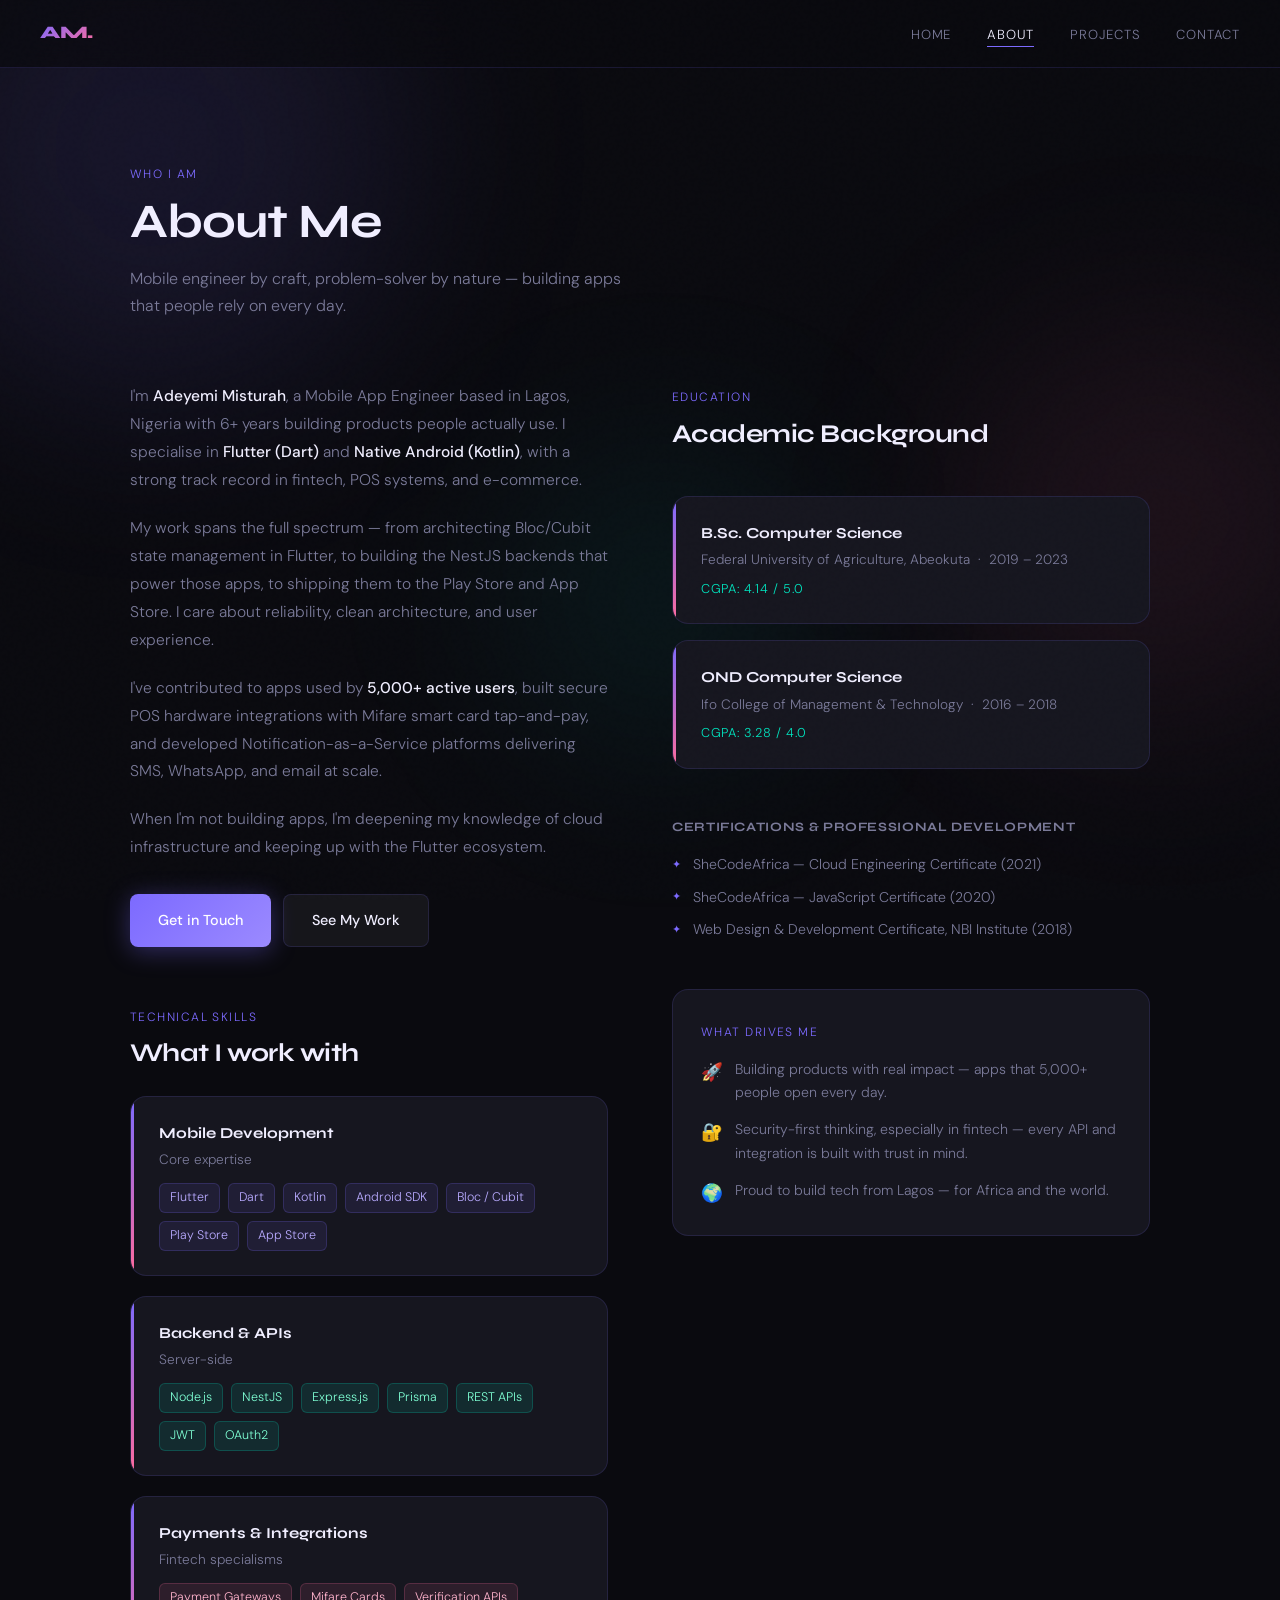
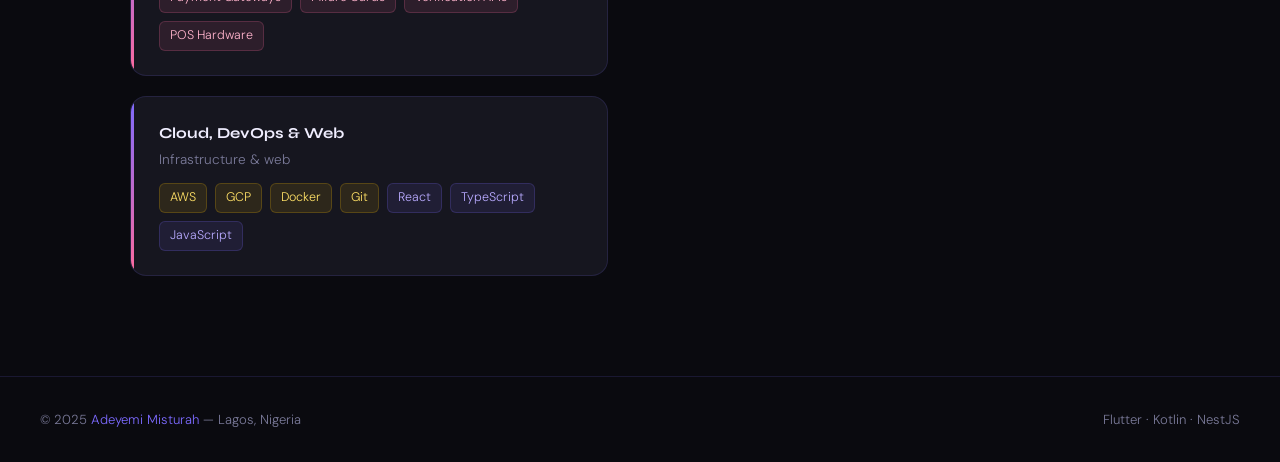
==== pages/about.html @ 65bfe64b "update portfolio" ====
<!DOCTYPE html>
<html lang="en">
<head>
  <meta charset="UTF-8">
  <meta name="viewport" content="width=device-width, initial-scale=1.0">
  <title>About — Adeyemi Misturah</title>
  <link rel="preconnect" href="https://fonts.googleapis.com">
  <link rel="preconnect" href="https://fonts.gstatic.com" crossorigin>
  <link href="https://fonts.googleapis.com/css2?family=Syne:wght@400;600;700;800&family=DM+Sans:wght@300;400;500&display=swap" rel="stylesheet">
  <link rel="stylesheet" href="../css/style.css">
  <link rel="stylesheet" href="../css/pages.css">
</head>
<body>

  <div class="blob blob-1"></div>
  <div class="blob blob-2"></div>
  <div class="blob blob-3"></div>

  <nav id="navbar">
    <a href="../index.html" class="nav-logo">AM.</a>
    <ul class="nav-links">
      <li><a href="../index.html">Home</a></li>
      <li><a href="about.html" class="active">About</a></li>
      <li><a href="projects.html">Projects</a></li>
      <li><a href="contact.html">Contact</a></li>
    </ul>
    <button class="nav-toggle" id="navToggle" aria-label="Toggle menu">
      <span></span><span></span><span></span>
    </button>
  </nav>

  <div class="wrapper">

    <!-- PAGE HERO -->
    <section class="page-hero">
      <div class="container">
        <div class="page-hero-inner">
          <p class="section-label">Who I am</p>
          <h1 class="section-title">About Me</h1>
          <p class="section-desc">Mobile engineer by craft, problem-solver by nature — building apps that people rely on every day.</p>
        </div>
      </div>
    </section>

    <!-- ABOUT BODY -->
    <section style="padding-top: 0;">
      <div class="container">
        <div class="about-grid">

          <!-- Left: bio + skills -->
          <div>
            <div class="about-body">
              <p>I'm <strong>Adeyemi Misturah</strong>, a Mobile App Engineer based in Lagos, Nigeria with 6+ years building products people actually use. I specialise in <strong>Flutter (Dart)</strong> and <strong>Native Android (Kotlin)</strong>, with a strong track record in fintech, POS systems, and e-commerce.</p>
              <p>My work spans the full spectrum — from architecting Bloc/Cubit state management in Flutter, to building the NestJS backends that power those apps, to shipping them to the Play Store and App Store. I care about reliability, clean architecture, and user experience.</p>
              <p>I've contributed to apps used by <strong>5,000+ active users</strong>, built secure POS hardware integrations with Mifare smart card tap-and-pay, and developed Notification-as-a-Service platforms delivering SMS, WhatsApp, and email at scale.</p>
              <p>When I'm not building apps, I'm deepening my knowledge of cloud infrastructure and keeping up with the Flutter ecosystem.</p>
            </div>
            <div class="about-links">
              <a href="contact.html" class="btn btn-primary">Get in Touch</a>
              <a href="projects.html" class="btn btn-ghost">See My Work</a>
            </div>

            <!-- Skills -->
            <div style="margin-top: 56px;">
              <p class="section-label">Technical Skills</p>
              <h2 class="section-title" style="font-size: 1.6rem; margin-bottom: 28px;">What I work with</h2>

              <div style="display: flex; flex-direction: column; gap: 20px;">
                <div class="edu-card">
                  <h4>Mobile Development</h4>
                  <div class="school" style="margin-bottom: 12px;">Core expertise</div>
                  <div style="display: flex; flex-wrap: wrap; gap: 8px;">
                    <span class="tag">Flutter</span>
                    <span class="tag">Dart</span>
                    <span class="tag">Kotlin</span>
                    <span class="tag">Android SDK</span>
                    <span class="tag">Bloc / Cubit</span>
                    <span class="tag">Play Store</span>
                    <span class="tag">App Store</span>
                  </div>
                </div>
                <div class="edu-card">
                  <h4>Backend & APIs</h4>
                  <div class="school" style="margin-bottom: 12px;">Server-side</div>
                  <div style="display: flex; flex-wrap: wrap; gap: 8px;">
                    <span class="tag green">Node.js</span>
                    <span class="tag green">NestJS</span>
                    <span class="tag green">Express.js</span>
                    <span class="tag green">Prisma</span>
                    <span class="tag green">REST APIs</span>
                    <span class="tag green">JWT</span>
                    <span class="tag green">OAuth2</span>
                  </div>
                </div>
                <div class="edu-card">
                  <h4>Payments & Integrations</h4>
                  <div class="school" style="margin-bottom: 12px;">Fintech specialisms</div>
                  <div style="display: flex; flex-wrap: wrap; gap: 8px;">
                    <span class="tag pink">Payment Gateways</span>
                    <span class="tag pink">Mifare Cards</span>
                    <span class="tag pink">Verification APIs</span>
                    <span class="tag pink">POS Hardware</span>
                  </div>
                </div>
                <div class="edu-card">
                  <h4>Cloud, DevOps & Web</h4>
                  <div class="school" style="margin-bottom: 12px;">Infrastructure & web</div>
                  <div style="display: flex; flex-wrap: wrap; gap: 8px;">
                    <span class="tag gold">AWS</span>
                    <span class="tag gold">GCP</span>
                    <span class="tag gold">Docker</span>
                    <span class="tag gold">Git</span>
                    <span class="tag">React</span>
                    <span class="tag">TypeScript</span>
                    <span class="tag">JavaScript</span>
                  </div>
                </div>
              </div>
            </div>
          </div>

          <!-- Right: education + certs -->
          <div>
            <p class="section-label">Education</p>
            <h2 class="section-title" style="font-size: 1.6rem; margin-bottom: 28px;">Academic Background</h2>

            <div class="edu-cards">
              <div class="edu-card">
                <h4>B.Sc. Computer Science</h4>
                <div class="school">Federal University of Agriculture, Abeokuta &nbsp;·&nbsp; 2019 – 2023</div>
                <div class="cgpa">CGPA: 4.14 / 5.0</div>
              </div>
              <div class="edu-card">
                <h4>OND Computer Science</h4>
                <div class="school">Ifo College of Management & Technology &nbsp;·&nbsp; 2016 – 2018</div>
                <div class="cgpa">CGPA: 3.28 / 4.0</div>
              </div>
            </div>

            <div class="certs">
              <h3>Certifications & Professional Development</h3>
              <div class="cert-list">
                <div class="cert-item">SheCodeAfrica — Cloud Engineering Certificate (2021)</div>
                <div class="cert-item">SheCodeAfrica — JavaScript Certificate (2020)</div>
                <div class="cert-item">Web Design & Development Certificate, NBI Institute (2018)</div>
              </div>
            </div>

            <!-- Fun facts / values -->
            <div style="margin-top: 48px; background: var(--surface2); border: 1px solid var(--border); border-radius: 16px; padding: 28px;">
              <p class="section-label" style="margin-bottom: 16px;">What drives me</p>
              <div style="display: flex; flex-direction: column; gap: 14px;">
                <div style="display: flex; gap: 12px; align-items: flex-start;">
                  <span style="font-size: 1.1rem; flex-shrink: 0;">🚀</span>
                  <p style="font-size: 0.88rem; color: var(--muted); line-height: 1.65;">Building products with real impact — apps that 5,000+ people open every day.</p>
                </div>
                <div style="display: flex; gap: 12px; align-items: flex-start;">
                  <span style="font-size: 1.1rem; flex-shrink: 0;">🔐</span>
                  <p style="font-size: 0.88rem; color: var(--muted); line-height: 1.65;">Security-first thinking, especially in fintech — every API and integration is built with trust in mind.</p>
                </div>
                <div style="display: flex; gap: 12px; align-items: flex-start;">
                  <span style="font-size: 1.1rem; flex-shrink: 0;">🌍</span>
                  <p style="font-size: 0.88rem; color: var(--muted); line-height: 1.65;">Proud to build tech from Lagos — for Africa and the world.</p>
                </div>
              </div>
            </div>

          </div>
        </div>
      </div>
    </section>

    <footer>
      <div>© 2025 <span>Adeyemi Misturah</span> — Lagos, Nigeria</div>
      <div>Flutter · Kotlin · NestJS</div>
    </footer>

  </div>

  <script>
    const toggle = document.getElementById('navToggle');
    const nav    = document.getElementById('navbar');
    toggle.addEventListener('click', () => nav.classList.toggle('open'));
  </script>

</body>
</html>
---- css/style.css ----
/* ─────────────────────────────────────────────
   TOKENS
───────────────────────────────────────────── */
:root {
  --bg:       #0a0a0f;
  --surface:  #111118;
  --surface2: #16161f;
  --accent:   #7c6aff;
  --accent2:  #ff6b9d;
  --accent3:  #00e5c0;
  --text:     #f0eeff;
  --muted:    #7a7a99;
  --border:   rgba(124,106,255,0.15);

  --font-display: 'Syne', sans-serif;
  --font-body:    'DM Sans', sans-serif;

  --radius-sm: 8px;
  --radius-md: 16px;
  --radius-lg: 24px;
}

/* ─────────────────────────────────────────────
   RESET & BASE
───────────────────────────────────────────── */
*, *::before, *::after { box-sizing: border-box; margin: 0; padding: 0; }
html { scroll-behavior: smooth; }

body {
  background: var(--bg);
  color: var(--text);
  font-family: var(--font-body);
  font-weight: 300;
  line-height: 1.6;
  overflow-x: hidden;
  min-height: 100vh;
}

/* noise overlay */
body::before {
  content: '';
  position: fixed;
  inset: 0;
  background-image: url("data:image/svg+xml,%3Csvg viewBox='0 0 256 256' xmlns='http://www.w3.org/2000/svg'%3E%3Cfilter id='n'%3E%3CfeTurbulence type='fractalNoise' baseFrequency='0.9' numOctaves='4' stitchTiles='stitch'/%3E%3C/filter%3E%3Crect width='100%25' height='100%25' filter='url(%23n)' opacity='0.035'/%3E%3C/svg%3E");
  pointer-events: none;
  z-index: 9999;
  opacity: 0.4;
}

img { display: block; max-width: 100%; }
a  { color: inherit; text-decoration: none; }
ul { list-style: none; }

/* ─────────────────────────────────────────────
   AMBIENT BLOBS
───────────────────────────────────────────── */
.blob {
  position: fixed;
  border-radius: 50%;
  filter: blur(100px);
  pointer-events: none;
  z-index: 0;
  animation: drift 18s ease-in-out infinite alternate;
}
.blob-1 { width:500px; height:500px; background:rgba(124,106,255,0.11); top:-100px; left:-100px; }
.blob-2 { width:400px; height:400px; background:rgba(255,107,157,0.08); bottom:20%; right:-80px; animation-delay:-6s; }
.blob-3 { width:300px; height:300px; background:rgba(0,229,192,0.07);   top:50%;   left:40%;    animation-delay:-12s; }

@keyframes drift {
  from { transform: translate(0,0)        scale(1);    }
  to   { transform: translate(30px,40px)  scale(1.08); }
}

/* ─────────────────────────────────────────────
   LAYOUT
───────────────────────────────────────────── */
.wrapper   { position: relative; z-index: 1; }
.container { max-width: 1100px; margin: 0 auto; padding: 0 40px; }
section    { padding: 100px 0; }

/* ─────────────────────────────────────────────
   NAVBAR
───────────────────────────────────────────── */
nav {
  position: fixed;
  top: 0; left: 0; right: 0;
  z-index: 200;
  padding: 0 40px;
  height: 68px;
  display: flex;
  align-items: center;
  justify-content: space-between;
  background: rgba(10,10,15,0.75);
  backdrop-filter: blur(20px);
  border-bottom: 1px solid var(--border);
}

.nav-logo {
  font-family: var(--font-display);
  font-weight: 800;
  font-size: 1.1rem;
  background: linear-gradient(135deg, var(--accent), var(--accent2));
  -webkit-background-clip: text;
  -webkit-text-fill-color: transparent;
  letter-spacing: -0.02em;
}

.nav-links {
  display: flex;
  align-items: center;
  gap: 36px;
}

.nav-links a {
  font-size: 0.82rem;
  letter-spacing: 0.06em;
  text-transform: uppercase;
  color: var(--muted);
  transition: color 0.25s;
  position: relative;
  padding-bottom: 2px;
}

.nav-links a::after {
  content: '';
  position: absolute;
  bottom: -2px; left: 0;
  width: 0; height: 1px;
  background: var(--accent);
  transition: width 0.3s;
}

.nav-links a:hover,
.nav-links a.active { color: var(--text); }
.nav-links a:hover::after,
.nav-links a.active::after { width: 100%; }

/* hamburger */
.nav-toggle {
  display: none;
  flex-direction: column;
  gap: 5px;
  cursor: pointer;
  padding: 4px;
  background: none;
  border: none;
}
.nav-toggle span {
  display: block;
  width: 22px; height: 2px;
  background: var(--text);
  border-radius: 2px;
  transition: transform 0.3s, opacity 0.3s;
}

/* mobile nav open state */
nav.open .nav-links {
  display: flex;
  flex-direction: column;
  position: fixed;
  top: 68px; left: 0; right: 0;
  background: rgba(10,10,15,0.97);
  padding: 32px 40px;
  gap: 24px;
  border-bottom: 1px solid var(--border);
}

nav.open .nav-toggle span:nth-child(1) { transform: translateY(7px) rotate(45deg); }
nav.open .nav-toggle span:nth-child(2) { opacity: 0; }
nav.open .nav-toggle span:nth-child(3) { transform: translateY(-7px) rotate(-45deg); }

/* ─────────────────────────────────────────────
   TYPOGRAPHY HELPERS
───────────────────────────────────────────── */
.section-label {
  display: inline-block;
  font-size: 0.75rem;
  letter-spacing: 0.12em;
  text-transform: uppercase;
  color: var(--accent);
  margin-bottom: 12px;
}

.section-title {
  font-family: var(--font-display);
  font-weight: 700;
  font-size: clamp(2rem, 4vw, 3rem);
  letter-spacing: -0.02em;
  line-height: 1.1;
  margin-bottom: 16px;
}

.section-desc {
  color: var(--muted);
  max-width: 520px;
  font-size: 1rem;
  line-height: 1.7;
}

/* ─────────────────────────────────────────────
   BUTTONS
───────────────────────────────────────────── */
.btn {
  display: inline-flex;
  align-items: center;
  gap: 8px;
  padding: 14px 28px;
  border-radius: var(--radius-sm);
  font-size: 0.9rem;
  font-weight: 500;
  cursor: pointer;
  border: none;
  transition: transform 0.2s, box-shadow 0.2s, background 0.2s;
  font-family: var(--font-body);
}
.btn:hover { transform: translateY(-2px); }

.btn-primary {
  background: linear-gradient(135deg, var(--accent), #9b8aff);
  color: #fff;
  box-shadow: 0 4px 24px rgba(124,106,255,0.35);
}
.btn-primary:hover { box-shadow: 0 8px 32px rgba(124,106,255,0.5); }

.btn-ghost {
  background: rgba(255,255,255,0.05);
  color: var(--text);
  border: 1px solid var(--border);
}
.btn-ghost:hover { background: rgba(255,255,255,0.09); }

/* ─────────────────────────────────────────────
   TAGS & PILLS
───────────────────────────────────────────── */
.tag {
  font-size: 0.78rem;
  padding: 4px 10px;
  border-radius: 6px;
  background: rgba(124,106,255,0.1);
  color: #b8aaff;
  border: 1px solid rgba(124,106,255,0.2);
}
.tag.green { background:rgba(0,229,192,0.1);  color:#7fffd4;  border-color:rgba(0,229,192,0.2); }
.tag.pink  { background:rgba(255,107,157,0.1); color:#ffb3cc;  border-color:rgba(255,107,157,0.2); }
.tag.gold  { background:rgba(255,195,0,0.1);   color:#ffe066;  border-color:rgba(255,195,0,0.2); }

.pill { font-size:0.75rem; padding:4px 10px; border-radius:100px; font-weight:500; }
.pill-a { background:rgba(124,106,255,0.15); color:#b8aaff; }
.pill-b { background:rgba(0,229,192,0.12);   color:#7fffd4; }
.pill-c { background:rgba(255,107,157,0.12); color:#ffb3cc; }

/* ─────────────────────────────────────────────
   CARDS (shared base)
───────────────────────────────────────────── */
.card {
  background: var(--surface2);
  border: 1px solid var(--border);
  border-radius: var(--radius-md);
  transition: border-color 0.3s, transform 0.3s;
}
.card:hover {
  border-color: rgba(124,106,255,0.4);
  transform: translateY(-4px);
}

/* ─────────────────────────────────────────────
   FOOTER
───────────────────────────────────────────── */
footer {
  border-top: 1px solid var(--border);
  padding: 32px 40px;
  display: flex;
  justify-content: space-between;
  align-items: center;
  color: var(--muted);
  font-size: 0.82rem;
  flex-wrap: wrap;
  gap: 12px;
  position: relative;
  z-index: 1;
}
footer span { color: var(--accent); }

/* ─────────────────────────────────────────────
   PAGE HERO (shared across inner pages)
───────────────────────────────────────────── */
.page-hero {
  padding-top: 160px;
  padding-bottom: 64px;
}
.page-hero-inner { max-width: 640px; }

/* ─────────────────────────────────────────────
   RESPONSIVE
───────────────────────────────────────────── */
@media (max-width: 768px) {
  nav { padding: 0 24px; }
  .nav-links { display: none; }
  .nav-toggle { display: flex; }
  .container { padding: 0 24px; }
  section { padding: 72px 0; }
  footer { padding: 24px; }
}
---- css/pages.css ----
/* ─────────────────────────────────────────────
   INDEX / HOME PAGE
───────────────────────────────────────────── */

/* Hero */
#hero {
  min-height: 100vh;
  display: flex;
  align-items: center;
  padding-top: 68px;
}

.hero-inner {
  display: grid;
  grid-template-columns: 1fr auto;
  gap: 60px;
  align-items: center;
  width: 100%;
}

.hero-tag {
  display: inline-flex;
  align-items: center;
  gap: 8px;
  background: rgba(124,106,255,0.12);
  border: 1px solid rgba(124,106,255,0.3);
  padding: 6px 14px;
  border-radius: 100px;
  font-size: 0.8rem;
  color: var(--accent);
  letter-spacing: 0.08em;
  text-transform: uppercase;
  margin-bottom: 28px;
  animation: fadeUp 0.8s ease both;
}

.hero-tag::before {
  content: '';
  width: 6px; height: 6px;
  background: var(--accent3);
  border-radius: 50%;
  animation: pulseGreen 2s ease infinite;
}

@keyframes pulseGreen {
  0%, 100% { opacity: 1; transform: scale(1); }
  50%       { opacity: 0.4; transform: scale(1.6); }
}

.hero h1 {
  font-family: 'Syne', sans-serif;
  font-weight: 800;
  font-size: clamp(3rem, 6vw, 5.5rem);
  line-height: 1.0;
  letter-spacing: -0.03em;
  animation: fadeUp 0.8s 0.15s ease both;
}

.name-gradient {
  background: linear-gradient(135deg, #fff 30%, var(--accent) 70%, var(--accent2));
  -webkit-background-clip: text;
  -webkit-text-fill-color: transparent;
  display: block;
}

.hero-sub {
  font-size: 1.1rem;
  color: var(--muted);
  margin-top: 20px;
  max-width: 520px;
  line-height: 1.7;
  animation: fadeUp 0.8s 0.3s ease both;
}
.hero-sub strong { color: var(--text); font-weight: 500; }

.hero-location {
  display: inline-flex;
  align-items: center;
  gap: 6px;
  font-size: 0.82rem;
  color: var(--muted);
  margin-top: 16px;
  animation: fadeUp 0.8s 0.45s ease both;
}

.hero-actions {
  display: flex;
  gap: 16px;
  margin-top: 36px;
  flex-wrap: wrap;
  animation: fadeUp 0.8s 0.55s ease both;
}

/* Stat cards */
.hero-stats {
  display: flex;
  flex-direction: column;
  gap: 16px;
  animation: fadeUp 0.8s 0.65s ease both;
}

.stat-card {
  background: var(--surface);
  border: 1px solid var(--border);
  border-radius: 16px;
  padding: 20px 24px;
  text-align: center;
  min-width: 140px;
  position: relative;
  overflow: hidden;
}
.stat-card::before {
  content: '';
  position: absolute;
  top: 0; left: 0; right: 0;
  height: 2px;
  background: linear-gradient(90deg, var(--accent), var(--accent2));
}
.stat-num {
  font-family: 'Syne', sans-serif;
  font-weight: 800;
  font-size: 2rem;
  background: linear-gradient(135deg, var(--accent), var(--accent2));
  -webkit-background-clip: text;
  -webkit-text-fill-color: transparent;
}
.stat-label {
  font-size: 0.75rem;
  color: var(--muted);
  letter-spacing: 0.06em;
  text-transform: uppercase;
  margin-top: 4px;
}

/* Highlights strip */
#highlights {
  padding: 80px 0;
  background: var(--surface);
  border-top: 1px solid var(--border);
  border-bottom: 1px solid var(--border);
}

.highlights-grid {
  display: grid;
  grid-template-columns: repeat(3, 1fr);
  gap: 24px;
}

.highlight-card {
  padding: 32px;
  border-radius: 16px;
  background: var(--surface2);
  border: 1px solid var(--border);
  transition: border-color 0.3s, transform 0.3s;
}
.highlight-card:hover { border-color: rgba(124,106,255,0.4); transform: translateY(-4px); }

.highlight-card .icon {
  font-size: 1.6rem;
  margin-bottom: 16px;
}
.highlight-card h3 {
  font-family: 'Syne', sans-serif;
  font-weight: 700;
  font-size: 1rem;
  margin-bottom: 8px;
}
.highlight-card p {
  font-size: 0.88rem;
  color: var(--muted);
  line-height: 1.65;
}

/* CTA band */
#cta {
  padding: 100px 0;
}
.cta-inner {
  background: var(--surface);
  border: 1px solid var(--border);
  border-radius: 24px;
  padding: 64px;
  text-align: center;
  position: relative;
  overflow: hidden;
}
.cta-inner::before {
  content: '';
  position: absolute;
  top: 0; left: 0; right: 0;
  height: 3px;
  background: linear-gradient(90deg, var(--accent), var(--accent2), var(--accent3));
}
.cta-inner p {
  color: var(--muted);
  max-width: 460px;
  margin: 16px auto 36px;
  font-size: 1rem;
  line-height: 1.7;
}
.cta-actions { display: flex; justify-content: center; gap: 16px; flex-wrap: wrap; }

@keyframes fadeUp {
  from { opacity: 0; transform: translateY(24px); }
  to   { opacity: 1; transform: translateY(0); }
}

/* ── responsive ── */
@media (max-width: 900px) {
  .highlights-grid { grid-template-columns: 1fr 1fr; }
}
@media (max-width: 768px) {
  .hero-inner { grid-template-columns: 1fr; }
  .hero-stats  { flex-direction: row; flex-wrap: wrap; }
  .stat-card   { min-width: 120px; flex: 1; }
  .highlights-grid { grid-template-columns: 1fr; }
  .cta-inner   { padding: 40px 24px; }
}


/* ─────────────────────────────────────────────
   ABOUT PAGE
───────────────────────────────────────────── */

.about-grid {
  display: grid;
  grid-template-columns: 1fr 1fr;
  gap: 64px;
  align-items: start;
  margin-top: 0;
}

.about-body p {
  color: var(--muted);
  line-height: 1.8;
  margin-bottom: 20px;
  font-size: 0.97rem;
}
.about-body p strong { color: var(--text); font-weight: 500; }

.about-links {
  display: flex;
  gap: 12px;
  flex-wrap: wrap;
  margin-top: 32px;
}

/* Education */
.edu-cards { display: flex; flex-direction: column; gap: 16px; margin-top: 48px; }

.edu-card {
  background: var(--surface2);
  border: 1px solid var(--border);
  border-radius: 16px;
  padding: 24px 28px;
  position: relative;
  overflow: hidden;
  transition: border-color 0.3s;
}
.edu-card::before {
  content: '';
  position: absolute;
  left: 0; top: 0; bottom: 0;
  width: 3px;
  background: linear-gradient(to bottom, var(--accent), var(--accent2));
}
.edu-card:hover { border-color: rgba(124,106,255,0.4); }
.edu-card h4 {
  font-family: 'Syne', sans-serif;
  font-weight: 700;
  font-size: 0.95rem;
  margin-bottom: 4px;
}
.edu-card .school { color: var(--muted); font-size: 0.85rem; margin-bottom: 8px; }
.edu-card .cgpa {
  font-size: 0.8rem;
  color: var(--accent3);
  letter-spacing: 0.05em;
}

/* Certs */
.certs { margin-top: 48px; }
.certs h3 {
  font-family: 'Syne', sans-serif;
  font-weight: 700;
  font-size: 1rem;
  margin-bottom: 16px;
  color: var(--muted);
  letter-spacing: 0.05em;
  text-transform: uppercase;
  font-size: 0.8rem;
}
.cert-list { display: flex; flex-direction: column; gap: 10px; }
.cert-item {
  display: flex;
  align-items: center;
  gap: 12px;
  font-size: 0.88rem;
  color: var(--muted);
}
.cert-item::before {
  content: '✦';
  color: var(--accent);
  font-size: 0.7rem;
  flex-shrink: 0;
}

@media (max-width: 860px) {
  .about-grid { grid-template-columns: 1fr; gap: 48px; }
}


/* ─────────────────────────────────────────────
   PROJECTS PAGE
───────────────────────────────────────────── */

.projects-grid {
  display: grid;
  grid-template-columns: repeat(auto-fit, minmax(300px, 1fr));
  gap: 24px;
  margin-top: 56px;
}

.project-card {
  background: var(--surface2);
  border: 1px solid var(--border);
  border-radius: 20px;
  padding: 32px;
  position: relative;
  overflow: hidden;
  transition: transform 0.3s, border-color 0.3s;
}
.project-card:hover {
  transform: translateY(-6px);
  border-color: rgba(124,106,255,0.4);
}

.card-glow {
  position: absolute;
  top: -60px; right: -60px;
  width: 180px; height: 180px;
  border-radius: 50%;
  filter: blur(60px);
  opacity: 0.2;
  pointer-events: none;
}

.project-num {
  font-family: 'Syne', sans-serif;
  font-weight: 800;
  font-size: 0.78rem;
  letter-spacing: 0.1em;
  color: var(--muted);
  margin-bottom: 16px;
}
.project-card h3 {
  font-family: 'Syne', sans-serif;
  font-weight: 700;
  font-size: 1.25rem;
  margin-bottom: 10px;
  letter-spacing: -0.01em;
}
.project-desc {
  font-size: 0.9rem;
  color: var(--muted);
  line-height: 1.65;
  margin-bottom: 20px;
}
.project-pills { display: flex; flex-wrap: wrap; gap: 8px; }

/* Store badges */
.store-badges {
  display: flex;
  gap: 10px;
  margin-top: 20px;
}
.store-badge {
  display: inline-flex;
  align-items: center;
  gap: 6px;
  padding: 6px 12px;
  border-radius: 8px;
  background: rgba(255,255,255,0.04);
  border: 1px solid rgba(255,255,255,0.08);
  font-size: 0.75rem;
  color: var(--muted);
  transition: border-color 0.2s, color 0.2s;
}
.store-badge:hover { border-color: var(--accent); color: var(--text); }


/* ─────────────────────────────────────────────
   EXPERIENCE PAGE (on projects.html)
───────────────────────────────────────────── */

.timeline {
  margin-top: 60px;
  position: relative;
}
.timeline::before {
  content: '';
  position: absolute;
  left: 0; top: 0; bottom: 0;
  width: 1px;
  background: linear-gradient(to bottom, var(--accent), transparent);
}

.timeline-item {
  padding-left: 40px;
  padding-bottom: 56px;
  position: relative;
}
.timeline-item::before {
  content: '';
  position: absolute;
  left: -5px; top: 6px;
  width: 11px; height: 11px;
  border-radius: 50%;
  background: var(--accent);
  box-shadow: 0 0 0 3px var(--bg), 0 0 0 5px rgba(124,106,255,0.3);
}

.timeline-meta {
  display: flex;
  align-items: center;
  gap: 14px;
  margin-bottom: 6px;
  flex-wrap: wrap;
}
.timeline-date {
  font-size: 0.78rem;
  color: var(--accent3);
  letter-spacing: 0.06em;
  text-transform: uppercase;
}
.timeline-company {
  font-family: 'Syne', sans-serif;
  font-weight: 700;
  font-size: 1.1rem;
}
.timeline-role {
  color: var(--muted);
  font-size: 0.88rem;
  margin-bottom: 14px;
}
.timeline-item ul { display: flex; flex-direction: column; gap: 8px; }
.timeline-item li {
  font-size: 0.9rem;
  color: #c8c8e8;
  padding-left: 18px;
  position: relative;
  line-height: 1.6;
}
.timeline-item li::before {
  content: '→';
  position: absolute;
  left: 0;
  color: var(--accent);
  font-size: 0.78rem;
  top: 2px;
}


/* ─────────────────────────────────────────────
   CONTACT PAGE
───────────────────────────────────────────── */

.contact-layout {
  display: grid;
  grid-template-columns: 1fr 1fr;
  gap: 64px;
  align-items: start;
  margin-top: 0;
}

.contact-intro p {
  color: var(--muted);
  line-height: 1.8;
  font-size: 0.97rem;
  margin-bottom: 16px;
}

.contact-items { display: flex; flex-direction: column; gap: 14px; margin-top: 36px; }

.contact-item {
  display: flex;
  align-items: center;
  gap: 16px;
  padding: 18px 20px;
  border-radius: 12px;
  background: var(--surface2);
  border: 1px solid var(--border);
  transition: border-color 0.3s, transform 0.25s;
}
.contact-item:hover { border-color: rgba(124,106,255,0.4); transform: translateX(4px); }

.contact-item-icon {
  width: 40px; height: 40px;
  border-radius: 10px;
  background: rgba(124,106,255,0.12);
  display: flex;
  align-items: center;
  justify-content: center;
  flex-shrink: 0;
}

.contact-item-body { display: flex; flex-direction: column; }
.contact-item-label { font-size: 0.72rem; color: var(--muted); letter-spacing: 0.06em; text-transform: uppercase; }
.contact-item-value { font-size: 0.9rem; color: var(--text); margin-top: 2px; }

/* availability card */
.availability-card {
  background: var(--surface2);
  border: 1px solid var(--border);
  border-radius: 20px;
  padding: 36px;
  position: relative;
  overflow: hidden;
}
.availability-card::before {
  content: '';
  position: absolute;
  top: 0; left: 0; right: 0;
  height: 3px;
  background: linear-gradient(90deg, var(--accent), var(--accent2), var(--accent3));
}

.avail-badge {
  display: inline-flex;
  align-items: center;
  gap: 8px;
  background: rgba(0,229,192,0.1);
  border: 1px solid rgba(0,229,192,0.25);
  padding: 6px 14px;
  border-radius: 100px;
  font-size: 0.8rem;
  color: var(--accent3);
  margin-bottom: 24px;
}
.avail-badge::before {
  content: '';
  width: 6px; height: 6px;
  background: var(--accent3);
  border-radius: 50%;
  animation: pulseGreen 2s infinite;
}

@keyframes pulseGreen {
  0%,100% { opacity:1; transform:scale(1); }
  50%      { opacity:0.4; transform:scale(1.6); }
}

.availability-card h3 {
  font-family: 'Syne', sans-serif;
  font-weight: 700;
  font-size: 1.2rem;
  margin-bottom: 12px;
}
.availability-card p {
  color: var(--muted);
  font-size: 0.9rem;
  line-height: 1.7;
  margin-bottom: 28px;
}

.interest-list { display: flex; flex-wrap: wrap; gap: 8px; }

@media (max-width: 860px) {
  .contact-layout { grid-template-columns: 1fr; gap: 48px; }
}
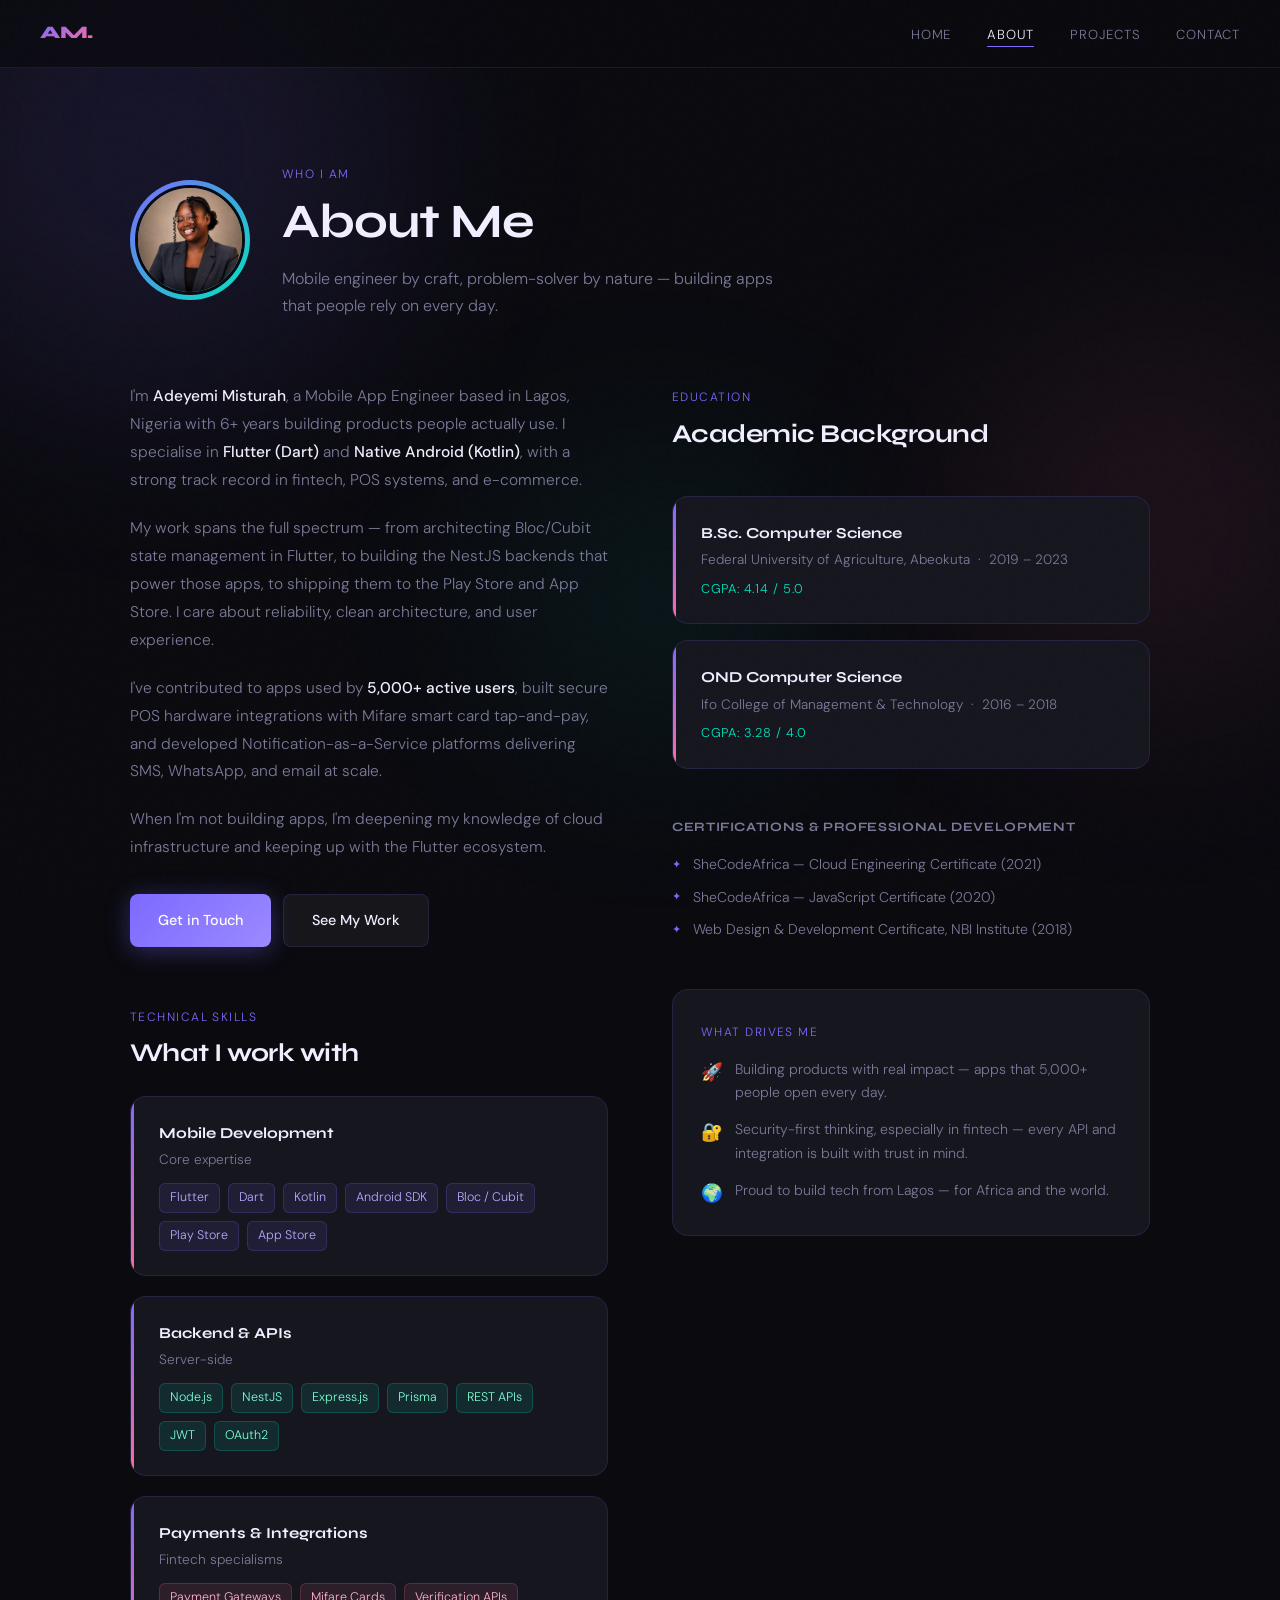
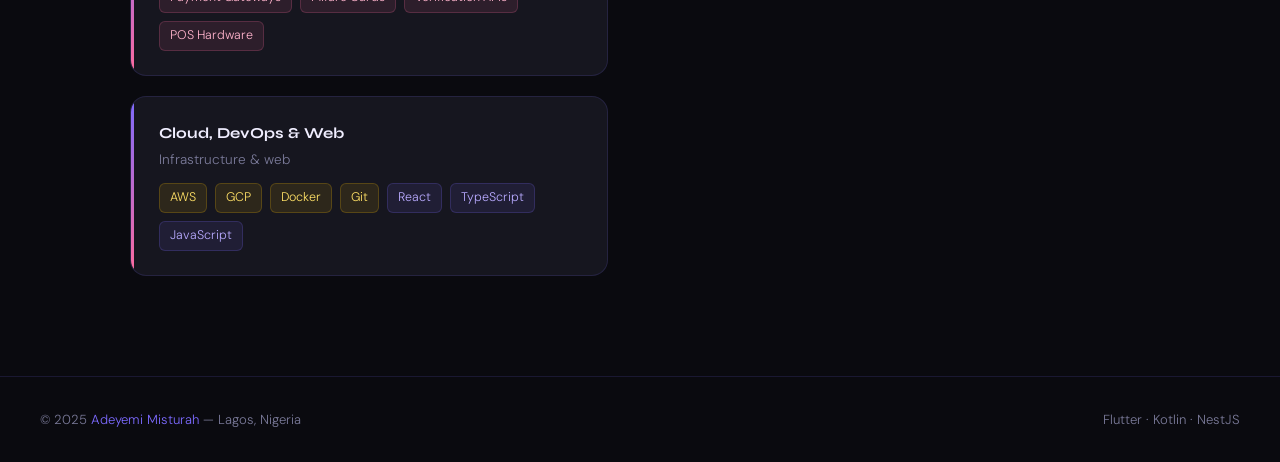
==== commit 1c0dafc8: "Update MRA and Macropay store links" ====
--- a/pages/about.html
+++ b/pages/about.html
@@ -34,10 +34,15 @@
     <!-- PAGE HERO -->
     <section class="page-hero">
       <div class="container">
-        <div class="page-hero-inner">
-          <p class="section-label">Who I am</p>
-          <h1 class="section-title">About Me</h1>
-          <p class="section-desc">Mobile engineer by craft, problem-solver by nature — building apps that people rely on every day.</p>
+        <div class="page-hero-inner" style="display:flex; align-items:center; gap:32px; max-width:none;">
+          <div class="hero-photo" style="width:120px; height:120px; flex-shrink:0;">
+            <img src="../screenshots/headshot.jpg" alt="Adeyemi Misturah">
+          </div>
+          <div style="max-width:640px;">
+            <p class="section-label">Who I am</p>
+            <h1 class="section-title">About Me</h1>
+            <p class="section-desc">Mobile engineer by craft, problem-solver by nature — building apps that people rely on every day.</p>
+          </div>
         </div>
       </div>
     </section>
--- a/css/pages.css
+++ b/css/pages.css
@@ -91,6 +91,32 @@
   animation: fadeUp 0.8s 0.55s ease both;
 }
 
+/* Hero photo + stats column */
+.hero-right {
+  display: flex;
+  flex-direction: column;
+  align-items: center;
+  gap: 24px;
+}
+
+.hero-photo {
+  width: 180px;
+  height: 180px;
+  border-radius: 50%;
+  padding: 5px;
+  background: linear-gradient(135deg, var(--accent), var(--accent3));
+  animation: fadeUp 0.8s 0.5s ease both;
+  flex-shrink: 0;
+}
+.hero-photo img {
+  width: 100%;
+  height: 100%;
+  border-radius: 50%;
+  object-fit: cover;
+  display: block;
+  border: 3px solid var(--bg);
+}
+
 /* Stat cards */
 .hero-stats {
   display: flex;
